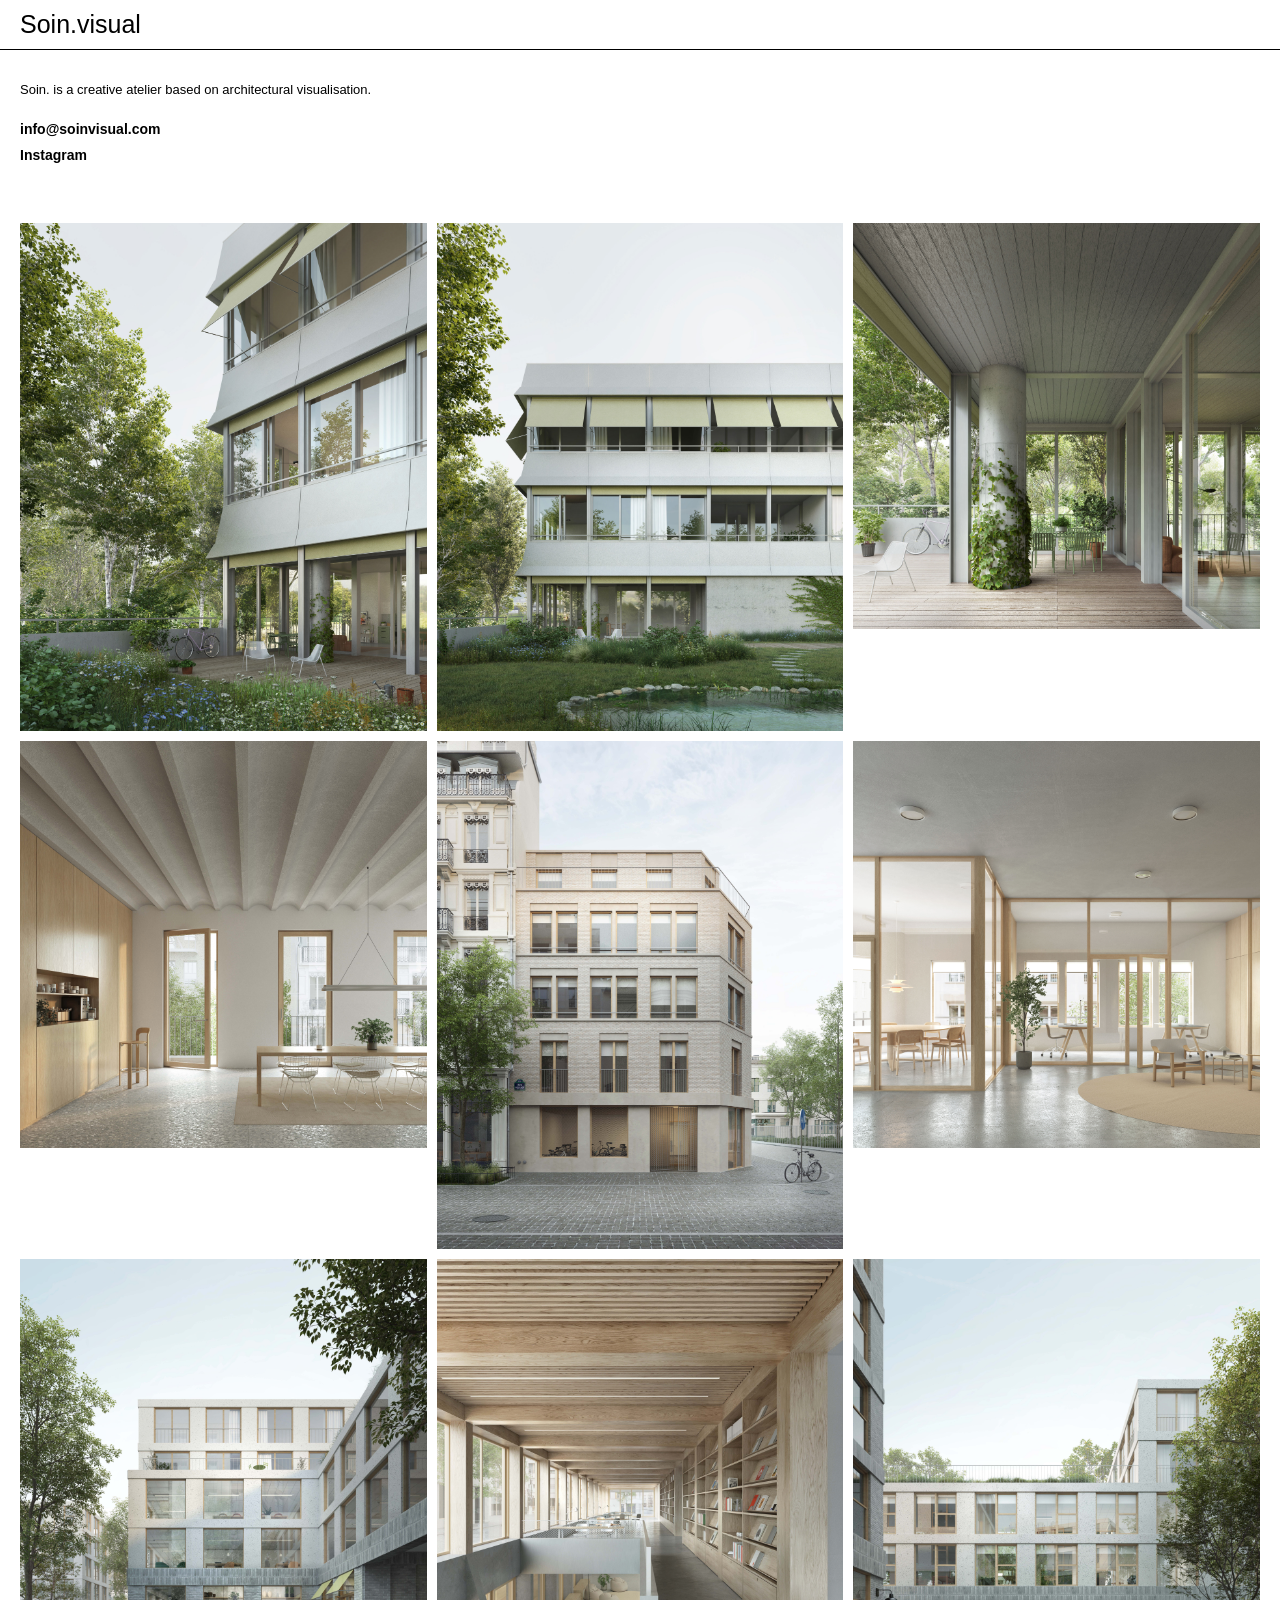
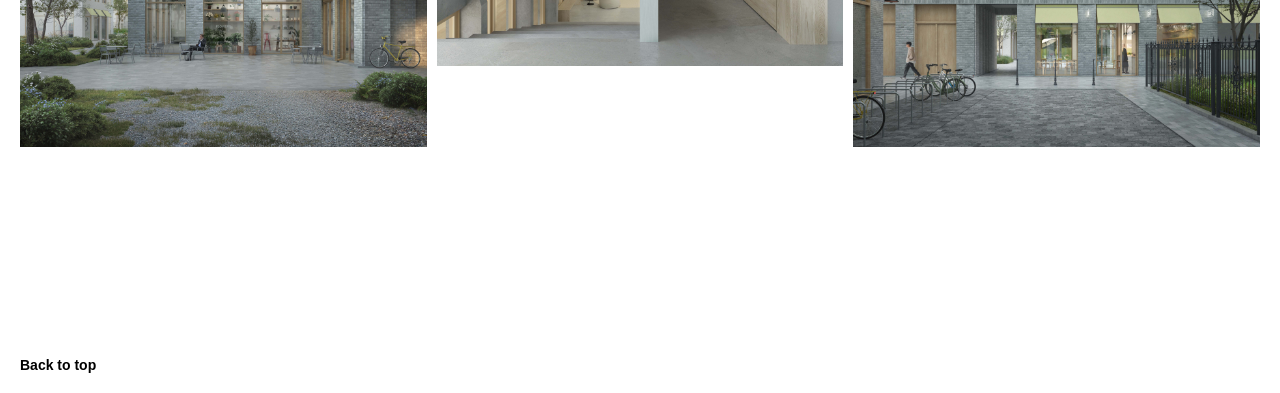
==== index.html @ 2c8aadc2 "Update index.html" ====
<!DOCTYPE html>
<html lang="it">
<head>
  <meta charset="UTF-8" />
  <meta name="viewport" content="width=device-width, initial-scale=1.0" />
  <title>Soin.visual</title>

  <style>
    * {
      box-sizing: border-box;
      margin: 0;
      padding: 0;
      -webkit-tap-highlight-color: transparent;
    }

    html {
      scroll-behavior: smooth;
    }

    body {
      background: #fff;
      font-family: Helvetica Neue, Helvetica, Arial, sans-serif;
      color: #000;
    }

    .wrapper {
      max-width: 1400px;
      margin: 0 auto;
      padding: 80px 20px 20px;
    }

    /* HEADER */
    .header {
      position: fixed;
      top: 0;
      left: 0;
      width: 100%;
      background: #fff;
      z-index: 1000;
      border-bottom: 1px solid #000;
    }

    .header-inner {
      max-width: 1400px;
      margin: 0 auto;
      padding: 10px 20px;
    }

    .header h1 {
      font-size: 25px;
      font-weight: 500;
    }

    /* INTRO */
    .intro {
      max-width: 700px;
      margin-bottom: 60px;
    }

    .intro p {
      font-size: 13px;
      line-height: 1.6;
      margin-bottom: 20px;
    }

    .intro a {
      display: block;
      font-size: 14px;
      color: #000;
      text-decoration: none;
      margin-bottom: 10px;
      font-weight: bold;
    }

    /* GALLERY */
    .gallery {
      display: grid;
      grid-template-columns: repeat(3, 1fr);
      gap: 10px;
      align-items: start;
    }

    .gallery-item {
      position: relative;
      align-self: start;
    }

    .gallery-item img {
      width: 100%;
      display: block;
      cursor: pointer;
      user-select: none;
    }

    @media (max-width: 1000px) {
      .gallery {
        grid-template-columns: repeat(2, 1fr);
      }
    }

    @media (max-width: 600px) {
      .gallery {
        grid-template-columns: 1fr;
      }
    }

    /* FOOTER */
    .footer-link {
      display: block;
      font-size: 14px;
      color: #000;
      text-decoration: none;
      font-weight: bold;
      margin-top: 60px;
      padding-top: 150px;
    }

    /* LIGHTBOX */
    .lightbox {
      position: fixed;
      inset: 0;
      z-index: 9999;
      pointer-events: none;
    }

    .lightbox.active,
    .lightbox.closing {
      pointer-events: auto;
    }

    .lightbox-backdrop {
      position: absolute;
      inset: 0;
      background: rgba(255, 255, 255, 0.82);
      opacity: 0;
      transition: opacity 0.35s ease;
    }

    .lightbox.active .lightbox-backdrop {
      opacity: 1;
    }

    .lightbox.closing .lightbox-backdrop {
      opacity: 0;
    }

    .lightbox-stage {
      position: fixed;
      left: 0;
      top: 0;
      width: 0;
      height: 0;
      opacity: 0;
      z-index: 2;
      overflow: hidden;
      will-change: left, top, width, height, opacity;
      transition:
        left 0.45s cubic-bezier(.22,.61,.36,1),
        top 0.45s cubic-bezier(.22,.61,.36,1),
        width 0.45s cubic-bezier(.22,.61,.36,1),
        height 0.45s cubic-bezier(.22,.61,.36,1),
        opacity 0.15s linear;
    }

    .lightbox.active .lightbox-stage,
    .lightbox.closing .lightbox-stage {
      opacity: 1;
    }

    .lightbox-stage img {
      width: 100%;
      height: 100%;
      object-fit: contain;
      display: block;
      pointer-events: none;
      user-select: none;
    }

    .lightbox-close,
    .nav {
      opacity: 0;
      transition: opacity 0.25s ease;
    }

    .lightbox.active .lightbox-close,
    .lightbox.active .nav,
    .lightbox.closing .lightbox-close,
    .lightbox.closing .nav {
      opacity: 1;
    }

    .lightbox-close {
      position: fixed;
      top: 20px;
      right: 30px;
      font-size: 34px;
      line-height: 1;
      color: #000;
      cursor: pointer;
      z-index: 3;
      background: none;
      border: 0;
      padding: 0;
    }

    .nav {
      position: fixed;
      top: 50%;
      transform: translateY(-50%);
      cursor: pointer;
      z-index: 3;
      background: none;
      border: 0;
      padding: 0;
    }

    .nav.left {
      left: 20px;
    }

    .nav.right {
      right: 20px;
    }

    .nav img {
      width: 20px;
      display: block;
    }

    @media (max-width: 768px) {
      .nav {
        display: none;
      }

      .lightbox-close {
        top: 16px;
        right: 20px;
      }
    }
  </style>
</head>

<body>

  <div class="header">
    <div class="header-inner">
      <h1>Soin.visual</h1>
    </div>
  </div>

  <div class="wrapper">
    <div class="intro">
      <p>Soin. is a creative atelier based on architectural visualisation.</p>
      <a href="mailto:info@soinvisual.com">info@soinvisual.com</a>
      <a href="https://www.instagram.com/soin.visual/" target="_blank" rel="noopener noreferrer">Instagram</a>
    </div>

    <div class="gallery">
      <div class="gallery-item">
        <img src="img/image1.jpg" data-full="img/image1.jpg" alt="Image 1">
      </div>
      <div class="gallery-item">
        <img src="img/image2.jpg" data-full="img/image2.jpg" alt="Image 2">
      </div>
      <div class="gallery-item">
        <img src="img/image3.jpg" data-full="img/image3.jpg" alt="Image 3">
      </div>
      <div class="gallery-item">
        <img src="img/image4.jpg" data-full="img/image4.jpg" alt="Image 4">
      </div>
      <div class="gallery-item">
        <img src="img/image5.jpg" data-full="img/image5.jpg" alt="Image 5">
      </div>
      <div class="gallery-item">
        <img src="img/image6.jpg" data-full="img/image6.jpg" alt="Image 6">
      </div>
      <div class="gallery-item">
        <img src="img/image7.jpg" data-full="img/image7.jpg" alt="Image 7">
      </div>
      <div class="gallery-item">
        <img src="img/image8.jpg" data-full="img/image8.jpg" alt="Image 8">
      </div>
      <div class="gallery-item">
        <img src="img/image9.jpg" data-full="img/image9.jpg" alt="Image 9">
      </div>
    </div>

    <a href="#" class="footer-link">Back to top</a>
  </div>

  <!-- LIGHTBOX -->
  <div class="lightbox" id="lightbox" aria-hidden="true">
    <div class="lightbox-backdrop" id="backdrop"></div>

    <button class="lightbox-close" id="closeBtn" aria-label="Chiudi lightbox">&times;</button>

    <button class="nav left" id="prev" aria-label="Immagine precedente">
      <img src="img/arrow-left-black.png" alt="">
    </button>

    <div class="lightbox-stage" id="stage">
      <img id="lightboxImg" src="" alt="">
    </div>

    <button class="nav right" id="next" aria-label="Immagine successiva">
      <img src="img/arrow-right-black.png" alt="">
    </button>
  </div>

  <script>
    const thumbs = [...document.querySelectorAll('.gallery-item img')];
    const lightbox = document.getElementById('lightbox');
    const backdrop = document.getElementById('backdrop');
    const stage = document.getElementById('stage');
    const stageImg = document.getElementById('lightboxImg');
    const closeBtn = document.getElementById('closeBtn');
    const prevBtn = document.getElementById('prev');
    const nextBtn = document.getElementById('next');

    let currentIndex = 0;

    const MARGIN = 24;
    const MULTI_ROW_TARGET_Y = 0.50;   // per righe con più immagini
    const SINGLE_ROW_TARGET_Y = 0.50;  // per righe con una sola immagine
    const ROW_TOLERANCE = 4;

    function clamp(value, min, max) {
      return Math.min(Math.max(value, min), max);
    }

    function getThumb(index) {
      return thumbs[index];
    }

    function getThumbRect(index) {
      return getThumb(index).getBoundingClientRect();
    }

    function setImage(index) {
      const img = getThumb(index);
      stageImg.src = img.dataset.full || img.src;
      stageImg.alt = img.alt || '';
    }

    function getRowsData() {
      const items = thumbs.map((img, index) => ({
        index,
        rect: img.getBoundingClientRect()
      }));

      const rows = [];

      items.forEach(item => {
        let row = rows.find(r => Math.abs(r.anchorTop - item.rect.top) <= ROW_TOLERANCE);

        if (!row) {
          row = {
            anchorTop: item.rect.top,
            items: []
          };
          rows.push(row);
        }

        row.items.push(item);
      });

      rows.sort((a, b) => a.anchorTop - b.anchorTop);

      return rows.map(row => {
        const top = Math.min(...row.items.map(item => item.rect.top));
        const maxHeight = Math.max(...row.items.map(item => item.rect.height));
        const indices = row.items.map(item => item.index);

        return {
          indices,
          count: row.items.length,
          top,
          maxHeight,
          centerY: top + maxHeight / 2
        };
      });
    }

    function getRowInfoByIndex(index) {
      const rows = getRowsData();
      return rows.find(row => row.indices.includes(index));
    }

    function isSingleImageRow(index) {
      const row = getRowInfoByIndex(index);
      return row && row.count === 1;
    }

    function getMultiImageStageRect(index) {
      const vw = window.innerWidth;
      const vh = window.innerHeight;
      const img = getThumb(index);

      const naturalW = img.naturalWidth || img.width || 1600;
      const naturalH = img.naturalHeight || img.height || 1000;
      const ratio = naturalW / naturalH;

      let width = vw - MARGIN * 2;
      let height = width / ratio;

      if (height > vh - MARGIN * 2) {
        height = vh - MARGIN * 2;
        width = height * ratio;
      }

      return {
        left: (vw - width) / 2,
        top: (vh - height) / 2,
        width,
        height
      };
    }

    function getSingleImageStageRect(index) {
      const vw = window.innerWidth;
      const vh = window.innerHeight;
      const rect = getThumbRect(index);

      return {
        left: (vw - rect.width) / 2,
        top: (vh - rect.height) / 2,
        width: rect.width,
        height: rect.height
      };
    }

    function getStageRect(index) {
      if (isSingleImageRow(index)) {
        return getSingleImageStageRect(index);
      }
      return getMultiImageStageRect(index);
    }

    function applyRect(rect, immediate = false) {
      if (immediate) {
        stage.style.transition = 'none';
      } else {
        stage.style.transition = '';
      }

      stage.style.left = rect.left + 'px';
      stage.style.top = rect.top + 'px';
      stage.style.width = rect.width + 'px';
      stage.style.height = rect.height + 'px';

      if (immediate) {
        stage.offsetHeight;
        stage.style.transition = '';
      }
    }

    function alignCurrentImageOrRow(index, behavior = 'smooth') {
      const row = getRowInfoByIndex(index);
      const thumbRect = getThumbRect(index);

      if (!row) return;

      const referenceCenterY =
        row.count === 1
          ? thumbRect.top + thumbRect.height / 2
          : row.centerY;

      const targetY =
        row.count === 1
          ? window.innerHeight * SINGLE_ROW_TARGET_Y
          : window.innerHeight * MULTI_ROW_TARGET_Y;

      const delta = referenceCenterY - targetY;
      const targetScroll = window.scrollY + delta;
      const maxScroll = document.documentElement.scrollHeight - window.innerHeight;

      window.scrollTo({
        top: clamp(targetScroll, 0, Math.max(0, maxScroll)),
        behavior
      });
    }

    function openLightbox(index) {
      currentIndex = index;
      setImage(index);

      const fromRect = getThumbRect(index);
      applyRect(fromRect, true);

      lightbox.classList.remove('closing');
      lightbox.classList.add('active');
      lightbox.setAttribute('aria-hidden', 'false');

      requestAnimationFrame(() => {
        applyRect(getStageRect(index));

        setTimeout(() => {
          alignCurrentImageOrRow(index, 'smooth');
        }, 40);
      });
    }

    function closeLightbox() {
      lightbox.classList.add('closing');
      lightbox.setAttribute('aria-hidden', 'true');

      applyRect(getThumbRect(currentIndex));

      setTimeout(() => {
        lightbox.classList.remove('active', 'closing');
      }, 460);
    }

    function goTo(index) {
      currentIndex = (index + thumbs.length) % thumbs.length;
      setImage(currentIndex);

      applyRect(getStageRect(currentIndex), true);
      alignCurrentImageOrRow(currentIndex, 'smooth');
    }

    thumbs.forEach((img, index) => {
      img.addEventListener('click', () => {
        openLightbox(index);
      });
    });

    nextBtn.addEventListener('click', (e) => {
      e.stopPropagation();
      goTo(currentIndex + 1);
    });

    prevBtn.addEventListener('click', (e) => {
      e.stopPropagation();
      goTo(currentIndex - 1);
    });

    closeBtn.addEventListener('click', (e) => {
      e.stopPropagation();
      closeLightbox();
    });

    backdrop.addEventListener('click', closeLightbox);

    document.addEventListener('keydown', (e) => {
      if (!lightbox.classList.contains('active')) return;

      if (e.key === 'Escape') closeLightbox();
      if (e.key === 'ArrowRight') goTo(currentIndex + 1);
      if (e.key === 'ArrowLeft') goTo(currentIndex - 1);
    });

    window.addEventListener('resize', () => {
      if (!lightbox.classList.contains('active')) return;

      applyRect(getStageRect(currentIndex), true);
      alignCurrentImageOrRow(currentIndex, 'auto');
    });

    let startX = 0;

    lightbox.addEventListener('touchstart', (e) => {
      startX = e.touches[0].clientX;
    }, { passive: true });

    lightbox.addEventListener('touchend', (e) => {
      const endX = e.changedTouches[0].clientX;
      const diff = startX - endX;

      if (Math.abs(diff) > 50) {
        if (diff > 0) goTo(currentIndex + 1);
        else goTo(currentIndex - 1);
      }
    }, { passive: true });
  </script>
</body>
</html>
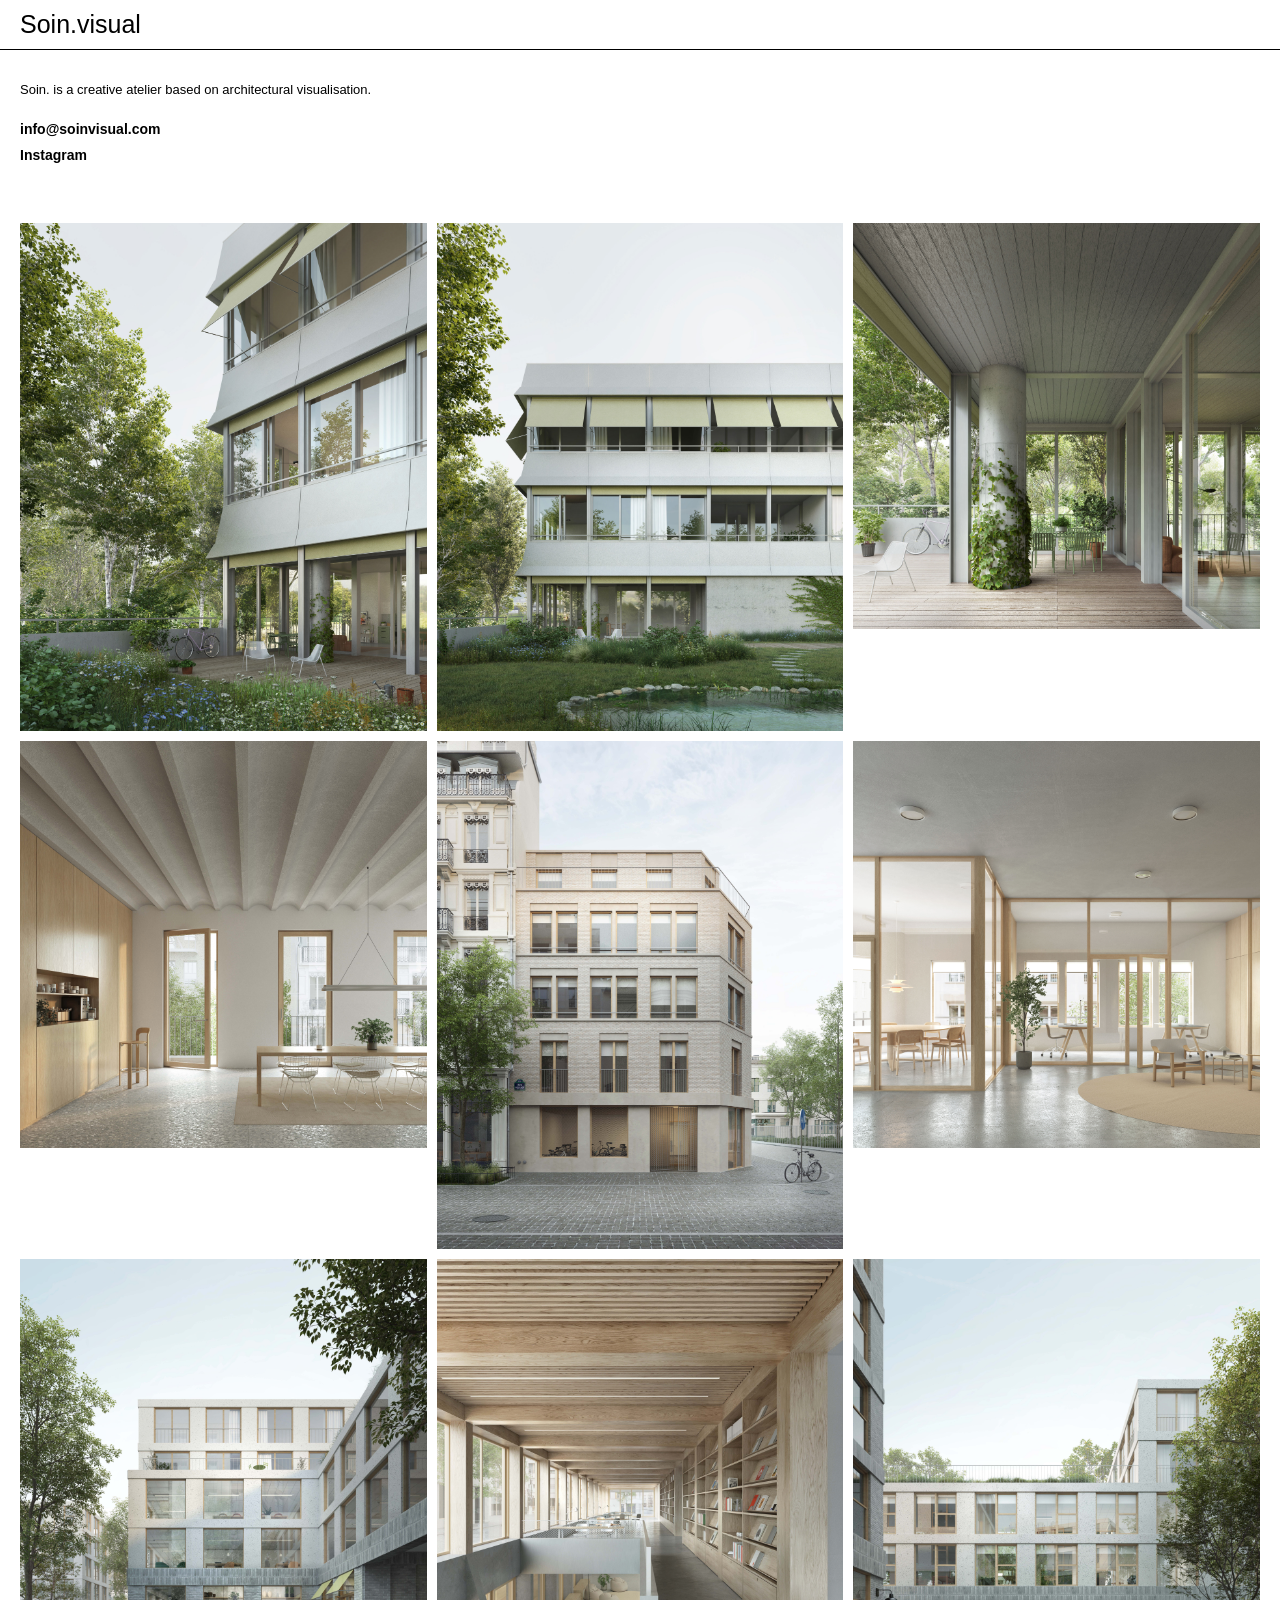
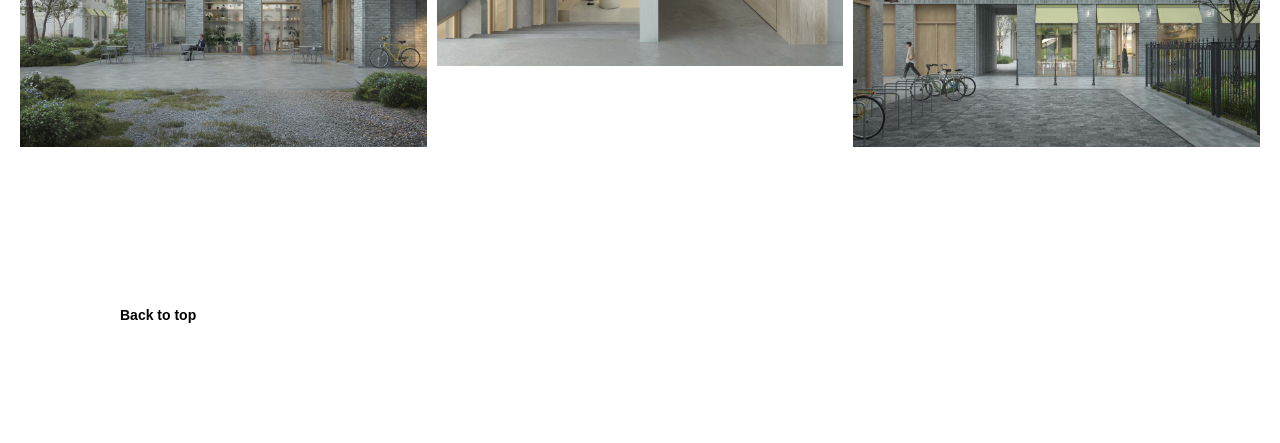
==== commit 2d7000ce: "Update index.html" ====
--- a/index.html
+++ b/index.html
@@ -112,7 +112,7 @@
       text-decoration: none;
       font-weight: bold;
       margin-top: 60px;
-      padding-top: 150px;
+      padding: 100px;
     }
 
     /* LIGHTBOX */
@@ -160,6 +160,7 @@
         width 0.45s cubic-bezier(.22,.61,.36,1),
         height 0.45s cubic-bezier(.22,.61,.36,1),
         opacity 0.15s linear;
+      touch-action: pan-y;
     }
 
     .lightbox.active .lightbox-stage,
@@ -167,14 +168,62 @@
       opacity: 1;
     }
 
-    .lightbox-stage img {
-      width: 100%;
+    .lightbox-stage-viewport {
+      position: absolute;
+      inset: 0;
+      overflow: hidden;
+      touch-action: pan-y;
+    }
+
+    .lightbox-track {
+      display: flex;
+      width: 300%;
       height: 100%;
-      object-fit: contain;
-      display: block;
-      pointer-events: none;
-      user-select: none;
-    }
+      transform: translate3d(-33.333333%, 0, 0);
+      will-change: transform;
+      touch-action: pan-y;
+    }
+
+.lightbox-slide {
+  width: 33.333333%;
+  flex: 0 0 33.333333%;
+  height: 100%;
+  position: relative;
+  overflow: hidden;
+}
+
+.lightbox-slide-frame {
+  width: 100%;
+  height: 100%;
+  display: flex;
+  align-items: center;
+  justify-content: center;
+}
+
+.lightbox-slide.is-prev .lightbox-slide-frame,
+.lightbox-slide.is-next .lightbox-slide-frame {
+  padding: 0 12px;
+}
+
+.lightbox-slide.is-current .lightbox-slide-frame {
+  padding: 0;
+}
+
+.lightbox-slide img {
+  width: 100%;
+  height: 100%;
+  object-fit: contain;
+  display: block;
+  pointer-events: none;
+  user-select: none;
+}
+
+@media (max-width: 768px) {
+  .lightbox-slide.is-prev .lightbox-slide-frame,
+  .lightbox-slide.is-next .lightbox-slide-frame {
+    padding: 0 10px;
+  }
+}
 
     .lightbox-close,
     .nav {
@@ -256,33 +305,15 @@
     </div>
 
     <div class="gallery">
-      <div class="gallery-item">
-        <img src="img/image1.jpg" data-full="img/image1.jpg" alt="Image 1">
-      </div>
-      <div class="gallery-item">
-        <img src="img/image2.jpg" data-full="img/image2.jpg" alt="Image 2">
-      </div>
-      <div class="gallery-item">
-        <img src="img/image3.jpg" data-full="img/image3.jpg" alt="Image 3">
-      </div>
-      <div class="gallery-item">
-        <img src="img/image4.jpg" data-full="img/image4.jpg" alt="Image 4">
-      </div>
-      <div class="gallery-item">
-        <img src="img/image5.jpg" data-full="img/image5.jpg" alt="Image 5">
-      </div>
-      <div class="gallery-item">
-        <img src="img/image6.jpg" data-full="img/image6.jpg" alt="Image 6">
-      </div>
-      <div class="gallery-item">
-        <img src="img/image7.jpg" data-full="img/image7.jpg" alt="Image 7">
-      </div>
-      <div class="gallery-item">
-        <img src="img/image8.jpg" data-full="img/image8.jpg" alt="Image 8">
-      </div>
-      <div class="gallery-item">
-        <img src="img/image9.jpg" data-full="img/image9.jpg" alt="Image 9">
-      </div>
+      <div class="gallery-item"><img src="img/image1.jpg" data-full="img/image1.jpg" alt="Image 1"></div>
+      <div class="gallery-item"><img src="img/image2.jpg" data-full="img/image2.jpg" alt="Image 2"></div>
+      <div class="gallery-item"><img src="img/image3.jpg" data-full="img/image3.jpg" alt="Image 3"></div>
+      <div class="gallery-item"><img src="img/image4.jpg" data-full="img/image4.jpg" alt="Image 4"></div>
+      <div class="gallery-item"><img src="img/image5.jpg" data-full="img/image5.jpg" alt="Image 5"></div>
+      <div class="gallery-item"><img src="img/image6.jpg" data-full="img/image6.jpg" alt="Image 6"></div>
+      <div class="gallery-item"><img src="img/image7.jpg" data-full="img/image7.jpg" alt="Image 7"></div>
+      <div class="gallery-item"><img src="img/image8.jpg" data-full="img/image8.jpg" alt="Image 8"></div>
+      <div class="gallery-item"><img src="img/image9.jpg" data-full="img/image9.jpg" alt="Image 9"></div>
     </div>
 
     <a href="#" class="footer-link">Back to top</a>
@@ -295,15 +326,35 @@
     <button class="lightbox-close" id="closeBtn" aria-label="Chiudi lightbox">&times;</button>
 
     <button class="nav left" id="prev" aria-label="Immagine precedente">
-      <img src="img/arrow-left-black.png" alt="">
+      <img src="img/arrow-left.png" alt="">
     </button>
 
     <div class="lightbox-stage" id="stage">
-      <img id="lightboxImg" src="" alt="">
+      <div class="lightbox-stage-viewport" id="stageViewport">
+<div class="lightbox-track" id="stageTrack">
+  <div class="lightbox-slide is-prev">
+    <div class="lightbox-slide-frame">
+      <img id="slidePrev" src="" alt="">
     </div>
+  </div>
+
+  <div class="lightbox-slide is-current">
+    <div class="lightbox-slide-frame">
+      <img id="slideCurrent" src="" alt="">
+    </div>
+  </div>
+
+  <div class="lightbox-slide is-next">
+    <div class="lightbox-slide-frame">
+      <img id="slideNext" src="" alt="">
+    </div>
+  </div>
+</div>
+      </div>
+    </div>
 
     <button class="nav right" id="next" aria-label="Immagine successiva">
-      <img src="img/arrow-right-black.png" alt="">
+      <img src="img/arrow-right.png" alt="">
     </button>
   </div>
 
@@ -312,17 +363,36 @@
     const lightbox = document.getElementById('lightbox');
     const backdrop = document.getElementById('backdrop');
     const stage = document.getElementById('stage');
-    const stageImg = document.getElementById('lightboxImg');
+    const stageViewport = document.getElementById('stageViewport');
+    const stageTrack = document.getElementById('stageTrack');
+    const slidePrev = document.getElementById('slidePrev');
+    const slideCurrent = document.getElementById('slideCurrent');
+    const slideNext = document.getElementById('slideNext');
     const closeBtn = document.getElementById('closeBtn');
     const prevBtn = document.getElementById('prev');
     const nextBtn = document.getElementById('next');
 
     let currentIndex = 0;
+    let isNavigating = false;
+let frozenStageRect = null;
+
+    let pointerDown = false;
+    let pointerId = null;
+    let startX = 0;
+    let startY = 0;
+    let currentDeltaX = 0;
+    let isDraggingCarousel = false;
+    let gestureLocked = false;
+    let gestureAxis = null;
 
     const MARGIN = 24;
-    const MULTI_ROW_TARGET_Y = 0.50;   // per righe con più immagini
-    const SINGLE_ROW_TARGET_Y = 0.50;  // per righe con una sola immagine
+    const MULTI_ROW_TARGET_Y = 0.50;
+    const SINGLE_ROW_TARGET_Y = 0.50;
     const ROW_TOLERANCE = 4;
+
+    const CENTER_PERCENT = -33.333333;
+    const PREV_PERCENT = 0;
+    const NEXT_PERCENT = -66.666666;
 
     function clamp(value, min, max) {
       return Math.min(Math.max(value, min), max);
@@ -332,14 +402,61 @@
       return thumbs[index];
     }
 
+    function normalizeIndex(index) {
+      return (index + thumbs.length) % thumbs.length;
+    }
+
+    function getPrevIndex(index) {
+      return normalizeIndex(index - 1);
+    }
+
+    function getNextIndex(index) {
+      return normalizeIndex(index + 1);
+    }
+
     function getThumbRect(index) {
       return getThumb(index).getBoundingClientRect();
     }
 
-    function setImage(index) {
+    function getImageData(index) {
       const img = getThumb(index);
-      stageImg.src = img.dataset.full || img.src;
-      stageImg.alt = img.alt || '';
+      return {
+        src: img.dataset.full || img.src,
+        alt: img.alt || ''
+      };
+    }
+
+    function setImgElement(imgEl, data) {
+      imgEl.src = data.src;
+      imgEl.alt = data.alt;
+    }
+
+    function updateSlides(index) {
+      setImgElement(slidePrev, getImageData(getPrevIndex(index)));
+      setImgElement(slideCurrent, getImageData(index));
+      setImgElement(slideNext, getImageData(getNextIndex(index)));
+    }
+
+    function setTrackTranslatePx(deltaX, immediate = false) {
+      if (immediate) {
+        stageTrack.style.transition = 'none';
+      }
+      stageTrack.style.transform = `translate3d(calc(${CENTER_PERCENT}% + ${deltaX}px), 0, 0)`;
+      if (immediate) {
+        stageTrack.offsetHeight;
+      }
+    }
+
+    function setTrackPercent(percent, animated = true) {
+      stageTrack.style.transition = animated ? 'transform 0.36s cubic-bezier(.22,.61,.36,1)' : 'none';
+      stageTrack.style.transform = `translate3d(${percent}%, 0, 0)`;
+    }
+
+    function resetTrackToCenter(immediate = true) {
+      setTrackPercent(CENTER_PERCENT, !immediate ? true : false);
+      if (immediate) {
+        stageTrack.offsetHeight;
+      }
     }
 
     function getRowsData() {
@@ -354,10 +471,7 @@
         let row = rows.find(r => Math.abs(r.anchorTop - item.rect.top) <= ROW_TOLERANCE);
 
         if (!row) {
-          row = {
-            anchorTop: item.rect.top,
-            items: []
-          };
+          row = { anchorTop: item.rect.top, items: [] };
           rows.push(row);
         }
 
@@ -430,10 +544,7 @@
     }
 
     function getStageRect(index) {
-      if (isSingleImageRow(index)) {
-        return getSingleImageStageRect(index);
-      }
-      return getMultiImageStageRect(index);
+      return isSingleImageRow(index) ? getSingleImageStageRect(index) : getMultiImageStageRect(index);
     }
 
     function applyRect(rect, immediate = false) {
@@ -481,42 +592,190 @@
     }
 
     function openLightbox(index) {
-      currentIndex = index;
-      setImage(index);
-
-      const fromRect = getThumbRect(index);
-      applyRect(fromRect, true);
-
-      lightbox.classList.remove('closing');
-      lightbox.classList.add('active');
-      lightbox.setAttribute('aria-hidden', 'false');
-
-      requestAnimationFrame(() => {
-        applyRect(getStageRect(index));
-
-        setTimeout(() => {
-          alignCurrentImageOrRow(index, 'smooth');
-        }, 40);
-      });
-    }
-
-    function closeLightbox() {
-      lightbox.classList.add('closing');
-      lightbox.setAttribute('aria-hidden', 'true');
-
-      applyRect(getThumbRect(currentIndex));
-
-      setTimeout(() => {
-        lightbox.classList.remove('active', 'closing');
-      }, 460);
-    }
+  currentIndex = index;
+  isNavigating = false;
+  updateSlides(currentIndex);
+  resetTrackToCenter(true);
+
+  const fromRect = getThumbRect(index);
+  applyRect(fromRect, true);
+
+  lightbox.classList.remove('closing');
+  lightbox.classList.add('active');
+  lightbox.setAttribute('aria-hidden', 'false');
+
+  requestAnimationFrame(() => {
+    frozenStageRect = getStageRect(index);
+    applyRect(frozenStageRect);
+
+    setTimeout(() => {
+      alignCurrentImageOrRow(index, 'smooth');
+    }, 40);
+  });
+}
+
+function closeLightbox() {
+  if (isNavigating || pointerDown) return;
+
+  lightbox.classList.add('closing');
+  lightbox.setAttribute('aria-hidden', 'true');
+
+  applyRect(getThumbRect(currentIndex));
+
+  setTimeout(() => {
+    lightbox.classList.remove('active', 'closing');
+    frozenStageRect = null;
+  }, 460);
+}
+
+function finalizeNavigation(newIndex) {
+  currentIndex = normalizeIndex(newIndex);
+  updateSlides(currentIndex);
+  resetTrackToCenter(true);
+
+  if (frozenStageRect) {
+    applyRect(frozenStageRect, true);
+  }
+
+  isNavigating = false;
+}
+
+function animateToTarget(targetPercent, nextIndex) {
+  if (isNavigating) return;
+  isNavigating = true;
+
+  alignCurrentImageOrRow(normalizeIndex(nextIndex), 'smooth');
+
+  const onEnd = (event) => {
+    if (event.target !== stageTrack || event.propertyName !== 'transform') return;
+    stageTrack.removeEventListener('transitionend', onEnd);
+    finalizeNavigation(nextIndex);
+  };
+
+  stageTrack.addEventListener('transitionend', onEnd);
+  setTrackPercent(targetPercent, true);
+}
 
     function goTo(index) {
-      currentIndex = (index + thumbs.length) % thumbs.length;
-      setImage(currentIndex);
-
-      applyRect(getStageRect(currentIndex), true);
-      alignCurrentImageOrRow(currentIndex, 'smooth');
+  const normalized = normalizeIndex(index);
+  if (normalized === currentIndex) return;
+
+  if (normalized === getNextIndex(currentIndex)) {
+    animateToTarget(NEXT_PERCENT, normalized);
+    return;
+  }
+
+  if (normalized === getPrevIndex(currentIndex)) {
+    animateToTarget(PREV_PERCENT, normalized);
+    return;
+  }
+
+  currentIndex = normalized;
+  updateSlides(currentIndex);
+  resetTrackToCenter(true);
+
+  if (frozenStageRect) {
+    applyRect(frozenStageRect, true);
+  }
+
+  alignCurrentImageOrRow(currentIndex, 'smooth');
+}
+
+    function onPointerDown(e) {
+      if (!lightbox.classList.contains('active')) return;
+      if (isNavigating) return;
+
+      pointerDown = true;
+      pointerId = e.pointerId;
+      startX = e.clientX;
+      startY = e.clientY;
+      currentDeltaX = 0;
+      isDraggingCarousel = false;
+      gestureLocked = false;
+      gestureAxis = null;
+
+      stageTrack.style.transition = 'none';
+    }
+
+    function onPointerMove(e) {
+      if (!pointerDown || e.pointerId !== pointerId) return;
+      if (!lightbox.classList.contains('active')) return;
+      if (isNavigating) return;
+
+      const deltaX = e.clientX - startX;
+      const deltaY = e.clientY - startY;
+
+      if (!gestureLocked) {
+        if (Math.abs(deltaX) > 8 || Math.abs(deltaY) > 8) {
+          gestureLocked = true;
+          gestureAxis = Math.abs(deltaX) > Math.abs(deltaY) ? 'x' : 'y';
+        } else {
+          return;
+        }
+      }
+
+      if (gestureAxis !== 'x') {
+        return;
+      }
+
+      isDraggingCarousel = true;
+      currentDeltaX = deltaX;
+
+      const viewportWidth = stageViewport.clientWidth || 1;
+      const atFirst = false;
+      const atLast = false;
+
+      let effectiveDeltaX = deltaX;
+
+      if ((atFirst && deltaX > 0) || (atLast && deltaX < 0)) {
+        effectiveDeltaX = deltaX * 0.35;
+      }
+
+      setTrackTranslatePx(effectiveDeltaX, true);
+      e.preventDefault();
+    }
+
+    function onPointerUp(e) {
+      if (!pointerDown || e.pointerId !== pointerId) return;
+
+      pointerDown = false;
+
+      if (!isDraggingCarousel || gestureAxis !== 'x') {
+        isDraggingCarousel = false;
+        gestureLocked = false;
+        gestureAxis = null;
+        setTrackPercent(CENTER_PERCENT, true);
+        return;
+      }
+
+      const viewportWidth = stageViewport.clientWidth || 1;
+      const threshold = Math.min(120, viewportWidth * 0.18);
+      const deltaX = currentDeltaX;
+
+      isDraggingCarousel = false;
+      gestureLocked = false;
+      gestureAxis = null;
+      currentDeltaX = 0;
+
+      if (deltaX <= -threshold) {
+        animateToTarget(NEXT_PERCENT, getNextIndex(currentIndex));
+      } else if (deltaX >= threshold) {
+        animateToTarget(PREV_PERCENT, getPrevIndex(currentIndex));
+      } else {
+        setTrackPercent(CENTER_PERCENT, true);
+      }
+    }
+
+    function onPointerCancel(e) {
+      if (!pointerDown || e.pointerId !== pointerId) return;
+
+      pointerDown = false;
+      isDraggingCarousel = false;
+      gestureLocked = false;
+      gestureAxis = null;
+      currentDeltaX = 0;
+
+      setTrackPercent(CENTER_PERCENT, true);
     }
 
     thumbs.forEach((img, index) => {
@@ -527,12 +786,12 @@
 
     nextBtn.addEventListener('click', (e) => {
       e.stopPropagation();
-      goTo(currentIndex + 1);
+      goTo(getNextIndex(currentIndex));
     });
 
     prevBtn.addEventListener('click', (e) => {
       e.stopPropagation();
-      goTo(currentIndex - 1);
+      goTo(getPrevIndex(currentIndex));
     });
 
     closeBtn.addEventListener('click', (e) => {
@@ -544,34 +803,29 @@
 
     document.addEventListener('keydown', (e) => {
       if (!lightbox.classList.contains('active')) return;
+      if (isNavigating) return;
 
       if (e.key === 'Escape') closeLightbox();
-      if (e.key === 'ArrowRight') goTo(currentIndex + 1);
-      if (e.key === 'ArrowLeft') goTo(currentIndex - 1);
+      if (e.key === 'ArrowRight') goTo(getNextIndex(currentIndex));
+      if (e.key === 'ArrowLeft') goTo(getPrevIndex(currentIndex));
     });
 
-    window.addEventListener('resize', () => {
-      if (!lightbox.classList.contains('active')) return;
-
-      applyRect(getStageRect(currentIndex), true);
-      alignCurrentImageOrRow(currentIndex, 'auto');
-    });
-
-    let startX = 0;
-
-    lightbox.addEventListener('touchstart', (e) => {
-      startX = e.touches[0].clientX;
-    }, { passive: true });
-
-    lightbox.addEventListener('touchend', (e) => {
-      const endX = e.changedTouches[0].clientX;
-      const diff = startX - endX;
-
-      if (Math.abs(diff) > 50) {
-        if (diff > 0) goTo(currentIndex + 1);
-        else goTo(currentIndex - 1);
-      }
-    }, { passive: true });
+window.addEventListener('resize', () => {
+  if (!lightbox.classList.contains('active')) return;
+  if (isNavigating || pointerDown) return;
+
+  frozenStageRect = getStageRect(currentIndex);
+  applyRect(frozenStageRect, true);
+  alignCurrentImageOrRow(currentIndex, 'auto');
+  updateSlides(currentIndex);
+  resetTrackToCenter(true);
+});
+
+    stageViewport.addEventListener('pointerdown', onPointerDown, { passive: true });
+    stageViewport.addEventListener('pointermove', onPointerMove, { passive: false });
+    stageViewport.addEventListener('pointerup', onPointerUp);
+    stageViewport.addEventListener('pointercancel', onPointerCancel);
+    stageViewport.addEventListener('lostpointercapture', onPointerCancel);
   </script>
 </body>
-</html> 
+</html>
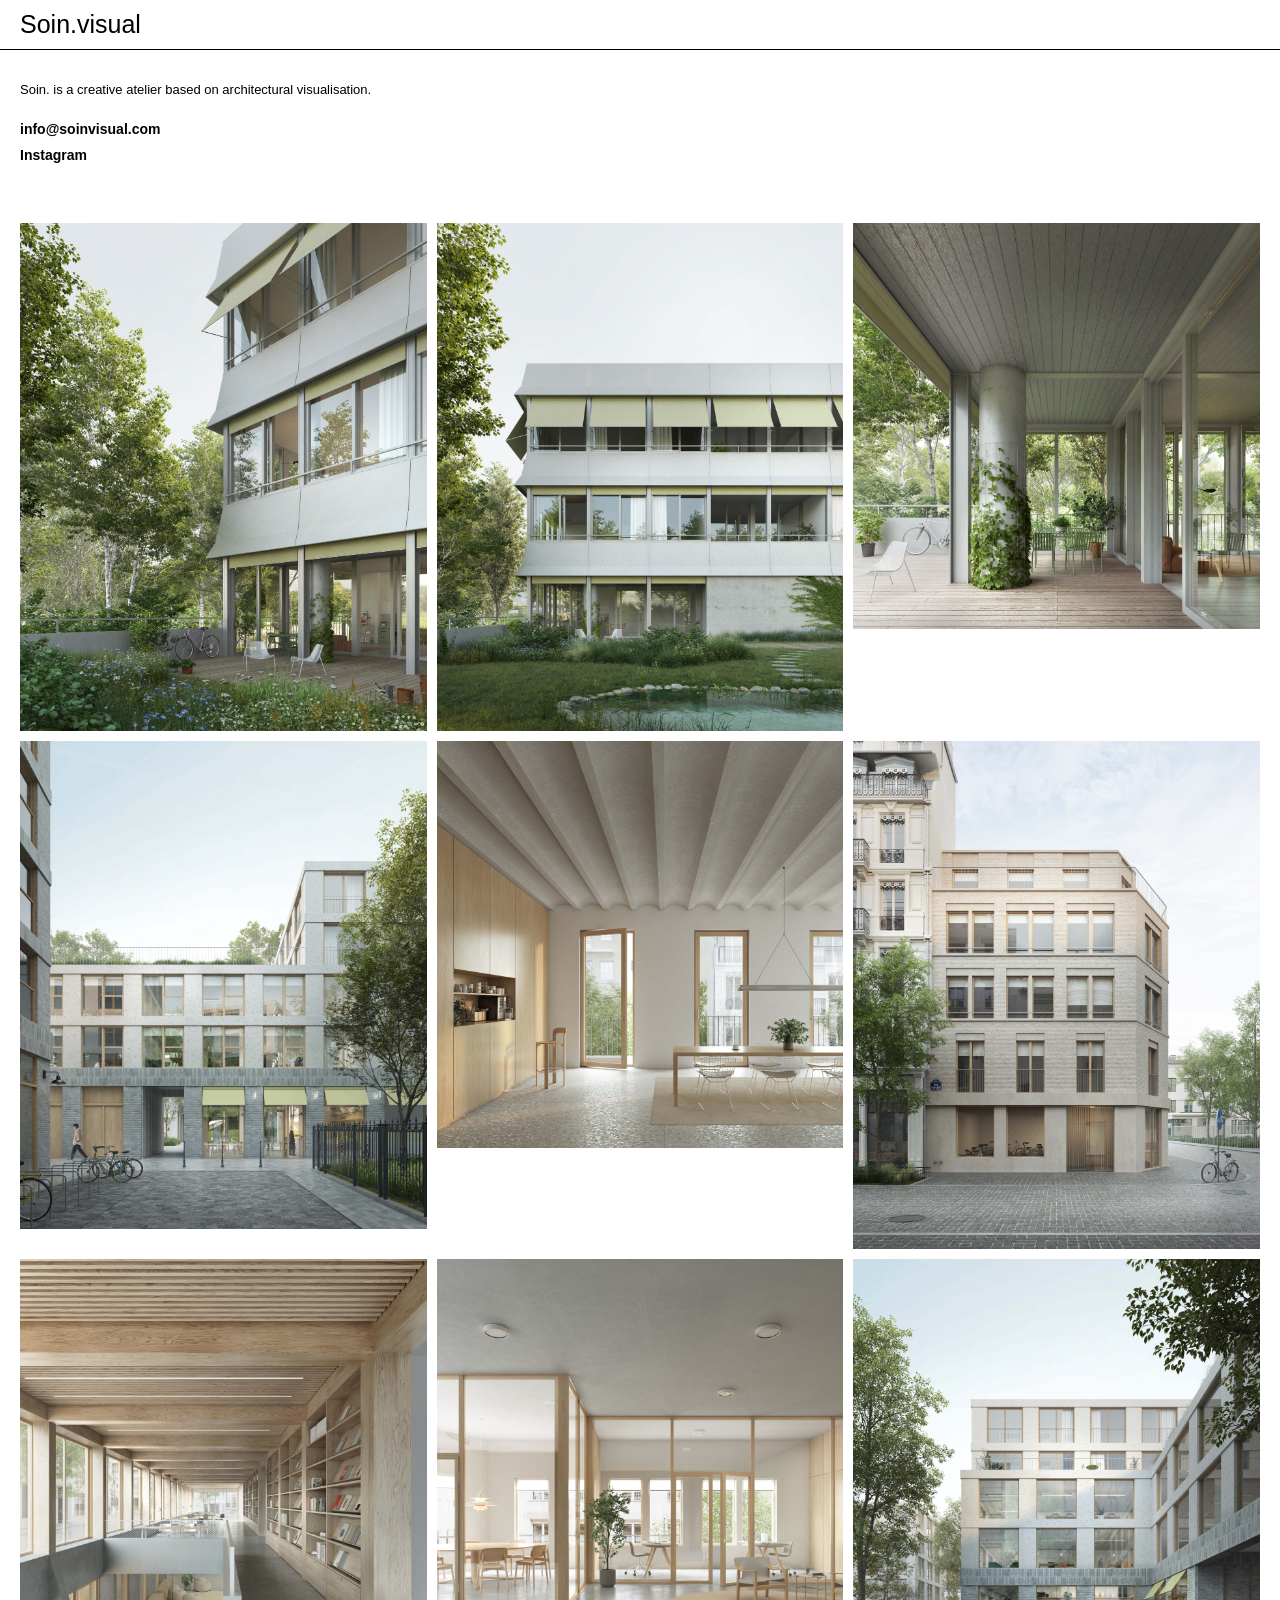
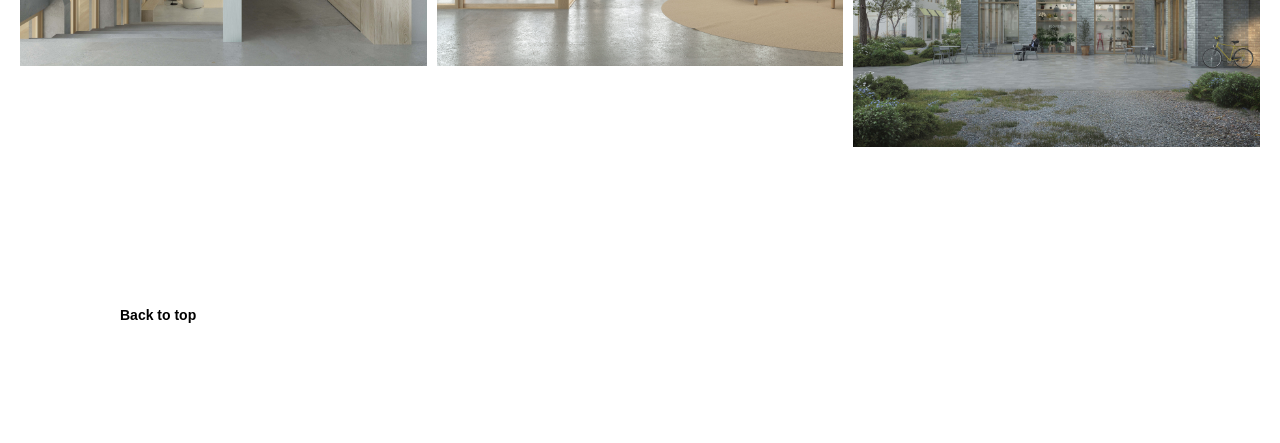
==== commit 1bdae422: "Update fmt.Println message from 'Hello' to 'Goodbye'" ====
--- a/index.html
+++ b/index.html
@@ -98,6 +98,13 @@
       }
     }
 
+@media (max-width: 768px) {
+  body.no-scroll {
+    overflow: hidden;
+    touch-action: none;
+  }
+}
+
     @media (max-width: 600px) {
       .gallery {
         grid-template-columns: 1fr;
@@ -121,6 +128,7 @@
       inset: 0;
       z-index: 9999;
       pointer-events: none;
+      touch-action: pan-y;
     }
 
     .lightbox.active,
@@ -184,46 +192,24 @@
       touch-action: pan-y;
     }
 
-.lightbox-slide {
-  width: 33.333333%;
-  flex: 0 0 33.333333%;
-  height: 100%;
-  position: relative;
-  overflow: hidden;
-}
-
-.lightbox-slide-frame {
-  width: 100%;
-  height: 100%;
-  display: flex;
-  align-items: center;
-  justify-content: center;
-}
-
-.lightbox-slide.is-prev .lightbox-slide-frame,
-.lightbox-slide.is-next .lightbox-slide-frame {
-  padding: 0 12px;
-}
-
-.lightbox-slide.is-current .lightbox-slide-frame {
-  padding: 0;
-}
-
-.lightbox-slide img {
-  width: 100%;
-  height: 100%;
-  object-fit: contain;
-  display: block;
-  pointer-events: none;
-  user-select: none;
-}
-
-@media (max-width: 768px) {
-  .lightbox-slide.is-prev .lightbox-slide-frame,
-  .lightbox-slide.is-next .lightbox-slide-frame {
-    padding: 0 10px;
-  }
-}
+    .lightbox-slide {
+      width: 33.333333%;
+      flex: 0 0 33.333333%;
+      height: 100%;
+      display: flex;
+      align-items: center;
+      justify-content: center;
+      overflow: hidden;
+    }
+
+    .lightbox-slide img {
+      width: 100%;
+      height: 100%;
+      object-fit: contain;
+      display: block;
+      pointer-events: none;
+      user-select: none;
+    }
 
     .lightbox-close,
     .nav {
@@ -326,39 +312,33 @@
     <button class="lightbox-close" id="closeBtn" aria-label="Chiudi lightbox">&times;</button>
 
     <button class="nav left" id="prev" aria-label="Immagine precedente">
-      <img src="img/arrow-left.png" alt="">
+      <img src="img/arrow-left-black.png" alt="">
     </button>
 
     <div class="lightbox-stage" id="stage">
       <div class="lightbox-stage-viewport" id="stageViewport">
-<div class="lightbox-track" id="stageTrack">
-  <div class="lightbox-slide is-prev">
-    <div class="lightbox-slide-frame">
-      <img id="slidePrev" src="" alt="">
-    </div>
-  </div>
-
-  <div class="lightbox-slide is-current">
-    <div class="lightbox-slide-frame">
-      <img id="slideCurrent" src="" alt="">
-    </div>
-  </div>
-
-  <div class="lightbox-slide is-next">
-    <div class="lightbox-slide-frame">
-      <img id="slideNext" src="" alt="">
-    </div>
-  </div>
-</div>
+        <div class="lightbox-track" id="stageTrack">
+          <div class="lightbox-slide"><img id="slidePrev" src="" alt=""></div>
+          <div class="lightbox-slide"><img id="slideCurrent" src="" alt=""></div>
+          <div class="lightbox-slide"><img id="slideNext" src="" alt=""></div>
+        </div>
       </div>
     </div>
 
     <button class="nav right" id="next" aria-label="Immagine successiva">
-      <img src="img/arrow-right.png" alt="">
+      <img src="img/arrow-right-black.png" alt="">
     </button>
   </div>
 
-  <script>
+<script>
+  // RANDOMIZZAZIONE GALLERIA
+  const gallery = document.querySelector('.gallery');
+  const items = Array.from(gallery.children);
+
+  items
+    .sort(() => Math.random() - 0.5)
+    .forEach(item => gallery.appendChild(item));
+
     const thumbs = [...document.querySelectorAll('.gallery-item img')];
     const lightbox = document.getElementById('lightbox');
     const backdrop = document.getElementById('backdrop');
@@ -374,7 +354,6 @@
 
     let currentIndex = 0;
     let isNavigating = false;
-let frozenStageRect = null;
 
     let pointerDown = false;
     let pointerId = null;
@@ -448,7 +427,7 @@
     }
 
     function setTrackPercent(percent, animated = true) {
-      stageTrack.style.transition = animated ? 'transform 0.36s cubic-bezier(.22,.61,.36,1)' : 'none';
+      stageTrack.style.transition = animated ? 'transform 0.70s cubic-bezier(.22,.61,.36,1)' : 'none';
       stageTrack.style.transform = `translate3d(${percent}%, 0, 0)`;
     }
 
@@ -592,98 +571,99 @@
     }
 
     function openLightbox(index) {
-  currentIndex = index;
-  isNavigating = false;
-  updateSlides(currentIndex);
-  resetTrackToCenter(true);
-
-  const fromRect = getThumbRect(index);
-  applyRect(fromRect, true);
-
-  lightbox.classList.remove('closing');
-  lightbox.classList.add('active');
-  lightbox.setAttribute('aria-hidden', 'false');
-
-  requestAnimationFrame(() => {
-    frozenStageRect = getStageRect(index);
-    applyRect(frozenStageRect);
-
-    setTimeout(() => {
-      alignCurrentImageOrRow(index, 'smooth');
-    }, 40);
-  });
-}
-
-function closeLightbox() {
-  if (isNavigating || pointerDown) return;
-
-  lightbox.classList.add('closing');
-  lightbox.setAttribute('aria-hidden', 'true');
-
-  applyRect(getThumbRect(currentIndex));
-
-  setTimeout(() => {
-    lightbox.classList.remove('active', 'closing');
-    frozenStageRect = null;
-  }, 460);
-}
-
-function finalizeNavigation(newIndex) {
-  currentIndex = normalizeIndex(newIndex);
-  updateSlides(currentIndex);
-  resetTrackToCenter(true);
-
-  if (frozenStageRect) {
-    applyRect(frozenStageRect, true);
-  }
-
-  isNavigating = false;
-}
-
-function animateToTarget(targetPercent, nextIndex) {
-  if (isNavigating) return;
-  isNavigating = true;
-
-  alignCurrentImageOrRow(normalizeIndex(nextIndex), 'smooth');
-
-  const onEnd = (event) => {
-    if (event.target !== stageTrack || event.propertyName !== 'transform') return;
-    stageTrack.removeEventListener('transitionend', onEnd);
-    finalizeNavigation(nextIndex);
-  };
-
-  stageTrack.addEventListener('transitionend', onEnd);
-  setTrackPercent(targetPercent, true);
-}
+      currentIndex = index;
+      isNavigating = false;
+      updateSlides(currentIndex);
+      resetTrackToCenter(true);
+
+      const fromRect = getThumbRect(index);
+      applyRect(fromRect, true);
+
+      lightbox.classList.remove('closing');
+      lightbox.classList.add('active');
+      lightbox.setAttribute('aria-hidden', 'false');
+document.body.classList.add('no-scroll');
+
+      requestAnimationFrame(() => {
+        applyRect(getStageRect(index));
+
+        setTimeout(() => {
+          alignCurrentImageOrRow(index, 'smooth');
+        }, 40);
+      });
+    }
+
+    function closeLightbox() {
+      if (isNavigating || pointerDown) return;
+
+      lightbox.classList.add('closing');
+      lightbox.setAttribute('aria-hidden', 'true');
+
+      applyRect(getThumbRect(currentIndex));
+
+      setTimeout(() => {
+        lightbox.classList.remove('active', 'closing');
+document.body.classList.remove('no-scroll');
+      }, 460);
+    }
+
+    function finalizeNavigation(newIndex) {
+      currentIndex = normalizeIndex(newIndex);
+      updateSlides(currentIndex);
+      resetTrackToCenter(true);
+      applyRect(getStageRect(currentIndex), true);
+      isNavigating = false;
+    }
+
+    function animateToTarget(targetPercent, nextIndex) {
+      if (isNavigating) return;
+      isNavigating = true;
+
+      applyRect(getStageRect(normalizeIndex(nextIndex)));
+      alignCurrentImageOrRow(normalizeIndex(nextIndex), 'smooth');
+
+      const onEnd = (event) => {
+        if (event.target !== stageTrack || event.propertyName !== 'transform') return;
+        stageTrack.removeEventListener('transitionend', onEnd);
+        finalizeNavigation(nextIndex);
+      };
+
+      stageTrack.addEventListener('transitionend', onEnd);
+      setTrackPercent(targetPercent, true);
+    }
 
     function goTo(index) {
-  const normalized = normalizeIndex(index);
-  if (normalized === currentIndex) return;
-
-  if (normalized === getNextIndex(currentIndex)) {
-    animateToTarget(NEXT_PERCENT, normalized);
-    return;
-  }
-
-  if (normalized === getPrevIndex(currentIndex)) {
-    animateToTarget(PREV_PERCENT, normalized);
-    return;
-  }
-
-  currentIndex = normalized;
-  updateSlides(currentIndex);
-  resetTrackToCenter(true);
-
-  if (frozenStageRect) {
-    applyRect(frozenStageRect, true);
-  }
-
-  alignCurrentImageOrRow(currentIndex, 'smooth');
-}
+      const normalized = normalizeIndex(index);
+      if (normalized === currentIndex) return;
+
+      if (normalized === getNextIndex(currentIndex)) {
+        animateToTarget(NEXT_PERCENT, normalized);
+        return;
+      }
+
+      if (normalized === getPrevIndex(currentIndex)) {
+        animateToTarget(PREV_PERCENT, normalized);
+        return;
+      }
+
+      currentIndex = normalized;
+      updateSlides(currentIndex);
+      resetTrackToCenter(true);
+      applyRect(getStageRect(currentIndex), true);
+      alignCurrentImageOrRow(currentIndex, 'smooth');
+    }
 
     function onPointerDown(e) {
       if (!lightbox.classList.contains('active')) return;
       if (isNavigating) return;
+
+      if (
+        e.target.closest('#closeBtn') ||
+        e.target.closest('#prev') ||
+        e.target.closest('#next')
+      ) {
+        return;
+      }
 
       pointerDown = true;
       pointerId = e.pointerId;
@@ -721,17 +701,7 @@
       isDraggingCarousel = true;
       currentDeltaX = deltaX;
 
-      const viewportWidth = stageViewport.clientWidth || 1;
-      const atFirst = false;
-      const atLast = false;
-
-      let effectiveDeltaX = deltaX;
-
-      if ((atFirst && deltaX > 0) || (atLast && deltaX < 0)) {
-        effectiveDeltaX = deltaX * 0.35;
-      }
-
-      setTrackTranslatePx(effectiveDeltaX, true);
+      setTrackTranslatePx(deltaX, true);
       e.preventDefault();
     }
 
@@ -748,8 +718,8 @@
         return;
       }
 
-      const viewportWidth = stageViewport.clientWidth || 1;
-      const threshold = Math.min(120, viewportWidth * 0.18);
+      const viewportWidth = window.innerWidth || 1;
+      const threshold = Math.min(140, viewportWidth * 0.18);
       const deltaX = currentDeltaX;
 
       isDraggingCarousel = false;
@@ -810,22 +780,21 @@
       if (e.key === 'ArrowLeft') goTo(getPrevIndex(currentIndex));
     });
 
-window.addEventListener('resize', () => {
-  if (!lightbox.classList.contains('active')) return;
-  if (isNavigating || pointerDown) return;
-
-  frozenStageRect = getStageRect(currentIndex);
-  applyRect(frozenStageRect, true);
-  alignCurrentImageOrRow(currentIndex, 'auto');
-  updateSlides(currentIndex);
-  resetTrackToCenter(true);
-});
-
-    stageViewport.addEventListener('pointerdown', onPointerDown, { passive: true });
-    stageViewport.addEventListener('pointermove', onPointerMove, { passive: false });
-    stageViewport.addEventListener('pointerup', onPointerUp);
-    stageViewport.addEventListener('pointercancel', onPointerCancel);
-    stageViewport.addEventListener('lostpointercapture', onPointerCancel);
+    window.addEventListener('resize', () => {
+      if (!lightbox.classList.contains('active')) return;
+      if (isNavigating || pointerDown) return;
+
+      applyRect(getStageRect(currentIndex), true);
+      alignCurrentImageOrRow(currentIndex, 'auto');
+      updateSlides(currentIndex);
+      resetTrackToCenter(true);
+    });
+
+    lightbox.addEventListener('pointerdown', onPointerDown, { passive: true });
+    lightbox.addEventListener('pointermove', onPointerMove, { passive: false });
+    lightbox.addEventListener('pointerup', onPointerUp);
+    lightbox.addEventListener('pointercancel', onPointerCancel);
+    lightbox.addEventListener('lostpointercapture', onPointerCancel);
   </script>
 </body>
 </html>
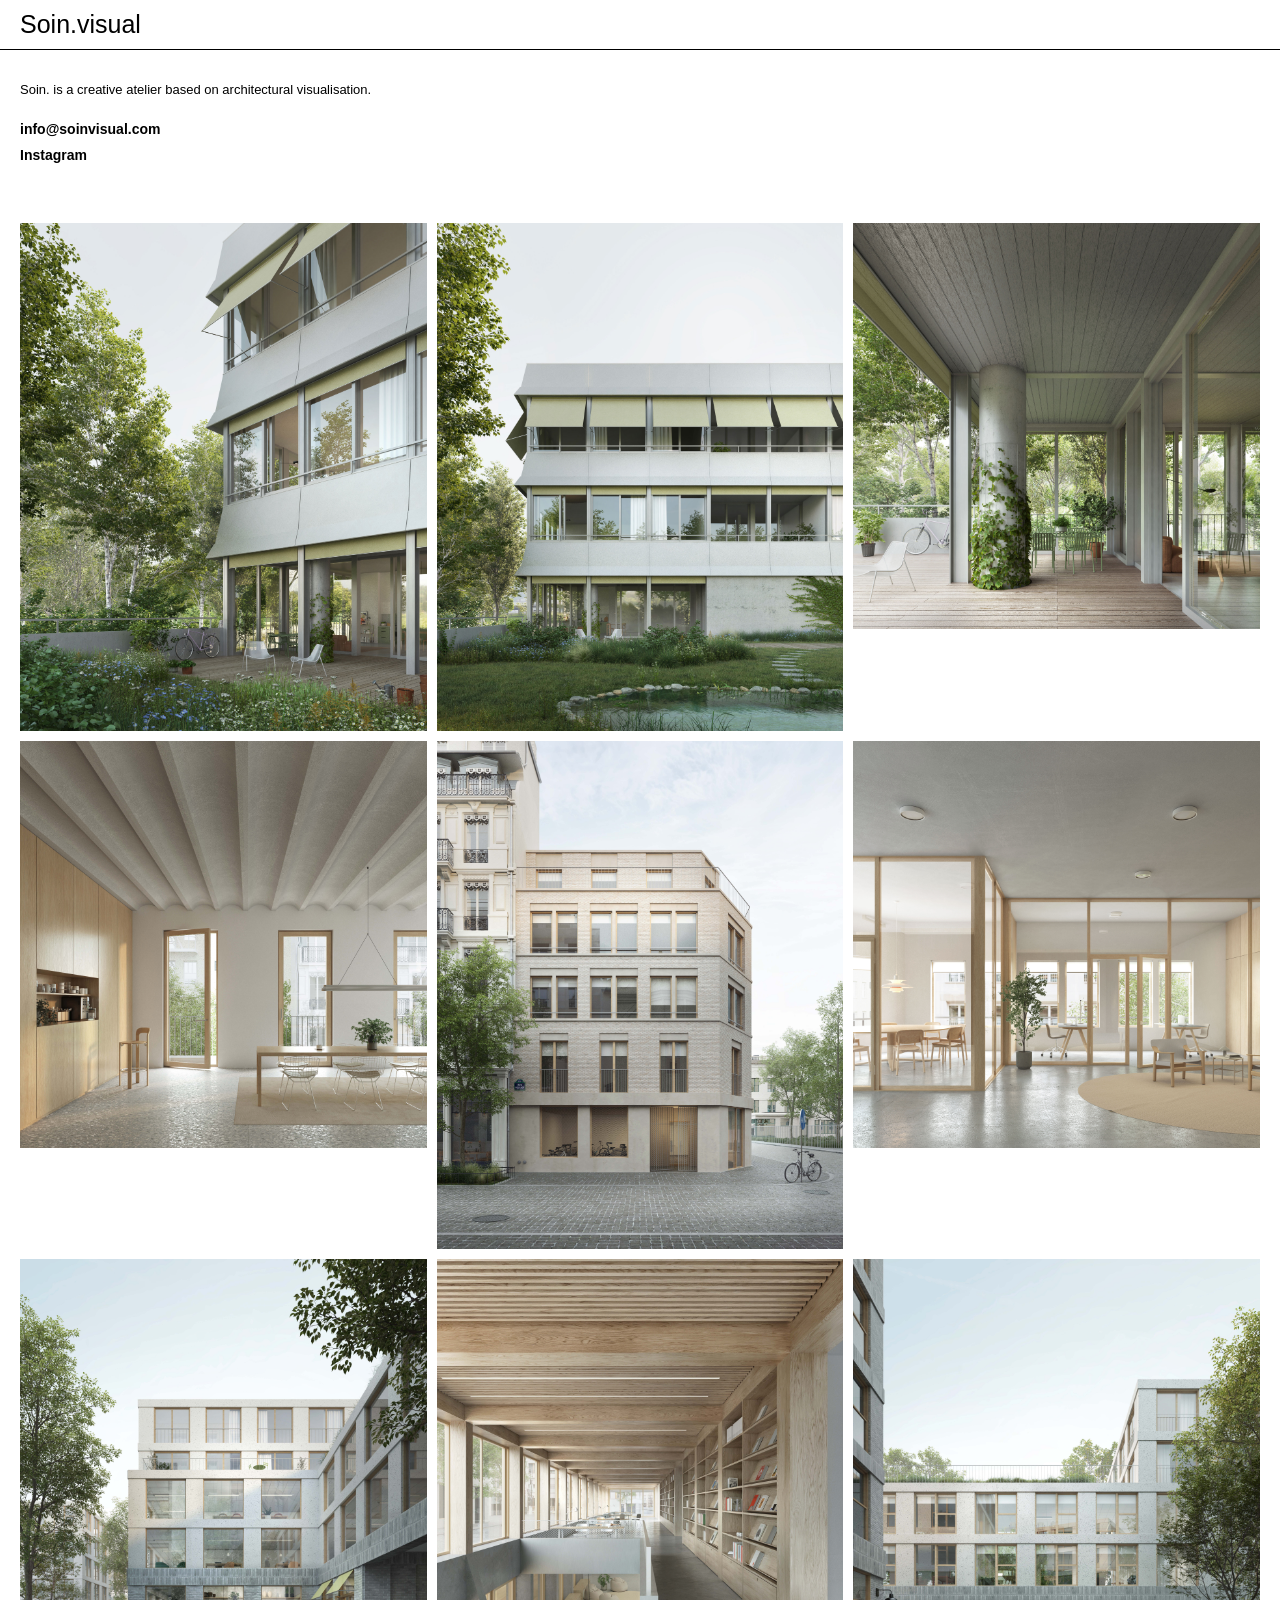
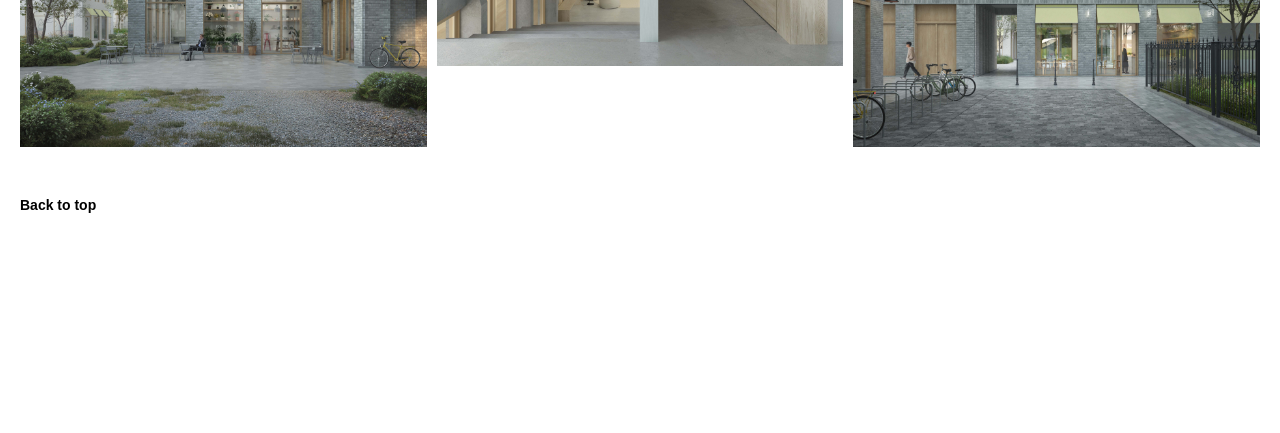
==== commit 9a45c8a5: "Update index.html" ====
--- a/index.html
+++ b/index.html
@@ -16,6 +16,7 @@
     html {
       scroll-behavior: smooth;
     }
+
 
     body {
       background: #fff;
@@ -78,6 +79,7 @@
       grid-template-columns: repeat(3, 1fr);
       gap: 10px;
       align-items: start;
+      margin-bottom: 50px;
     }
 
     .gallery-item {
@@ -118,8 +120,9 @@
       color: #000;
       text-decoration: none;
       font-weight: bold;
-      margin-top: 60px;
-      padding: 100px;
+      margin-top: 10px;
+      margin-bottom: 200px;
+      padding: 0px;
     }
 
     /* LIGHTBOX */
@@ -302,6 +305,7 @@
       <div class="gallery-item"><img src="img/image9.jpg" data-full="img/image9.jpg" alt="Image 9"></div>
     </div>
 
+
     <a href="#" class="footer-link">Back to top</a>
   </div>
 
@@ -330,15 +334,7 @@
     </button>
   </div>
 
-<script>
-  // RANDOMIZZAZIONE GALLERIA
-  const gallery = document.querySelector('.gallery');
-  const items = Array.from(gallery.children);
-
-  items
-    .sort(() => Math.random() - 0.5)
-    .forEach(item => gallery.appendChild(item));
-
+  <script>
     const thumbs = [...document.querySelectorAll('.gallery-item img')];
     const lightbox = document.getElementById('lightbox');
     const backdrop = document.getElementById('backdrop');
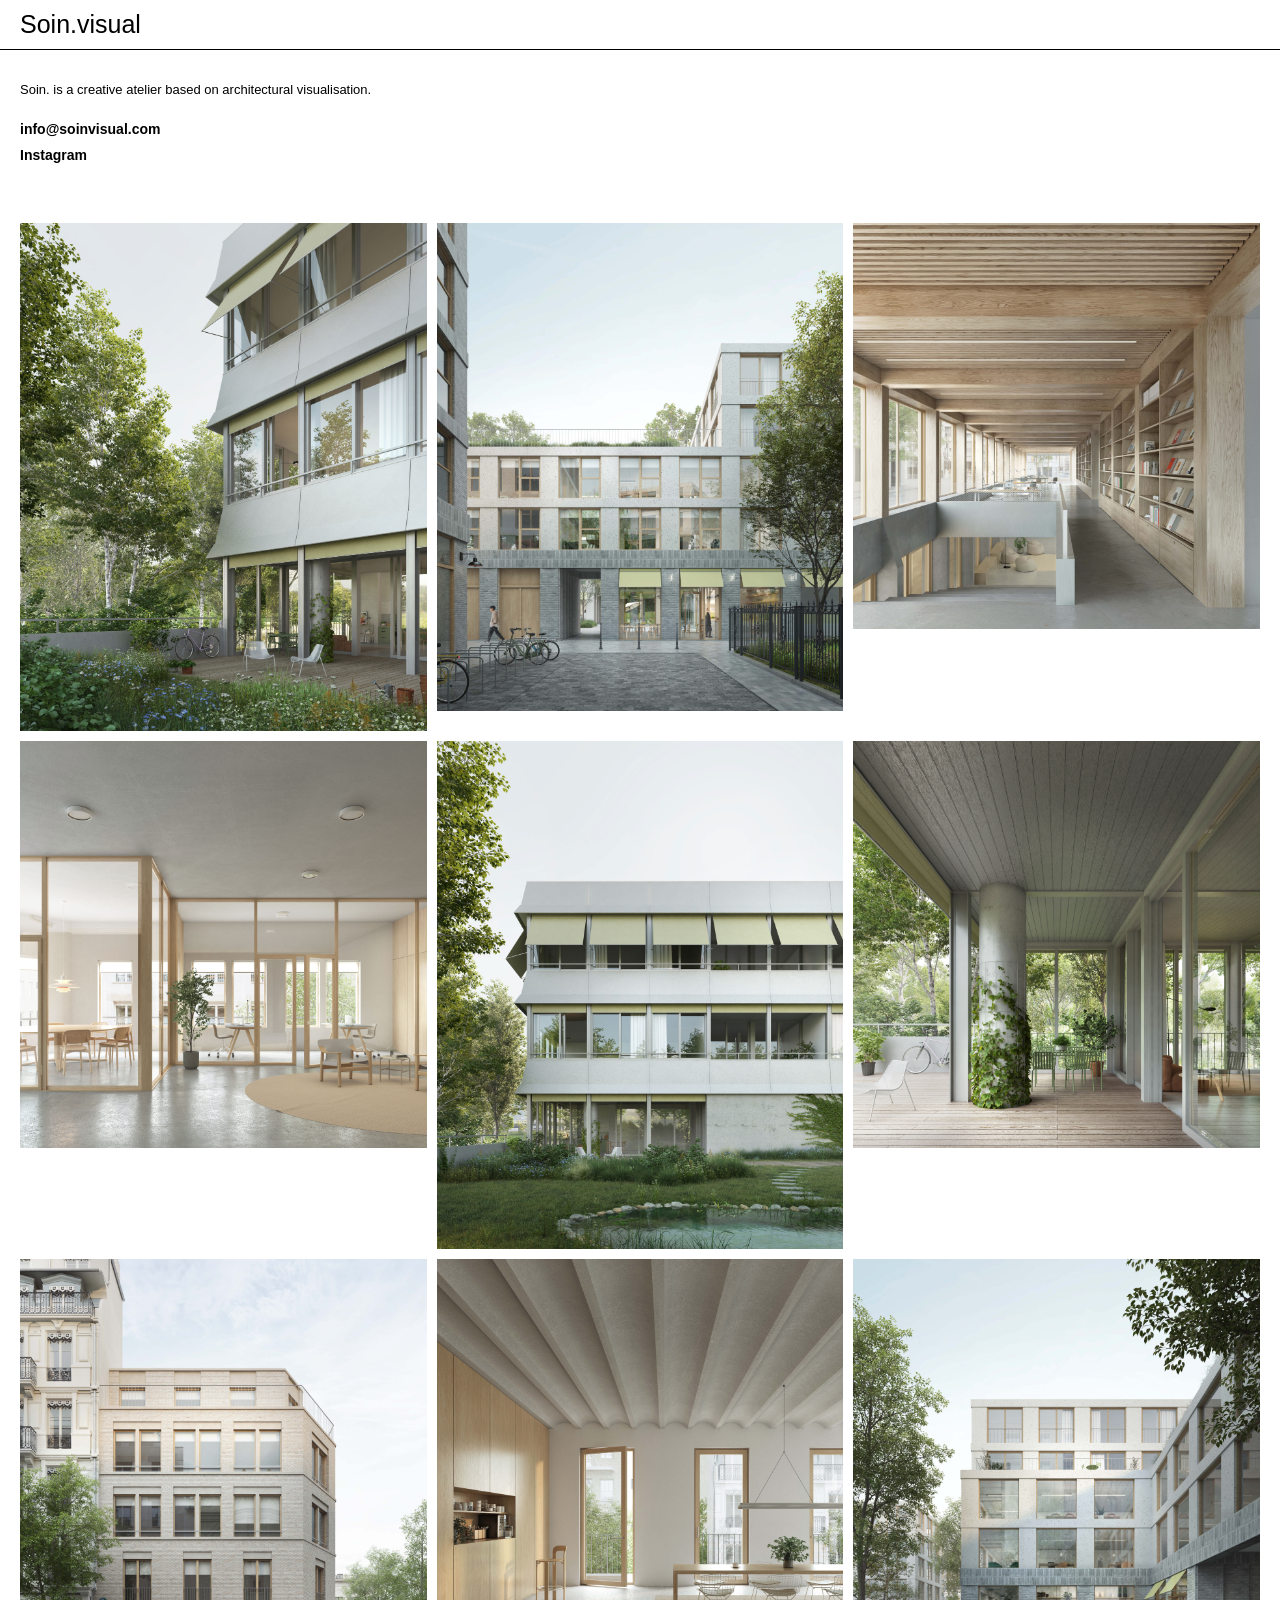
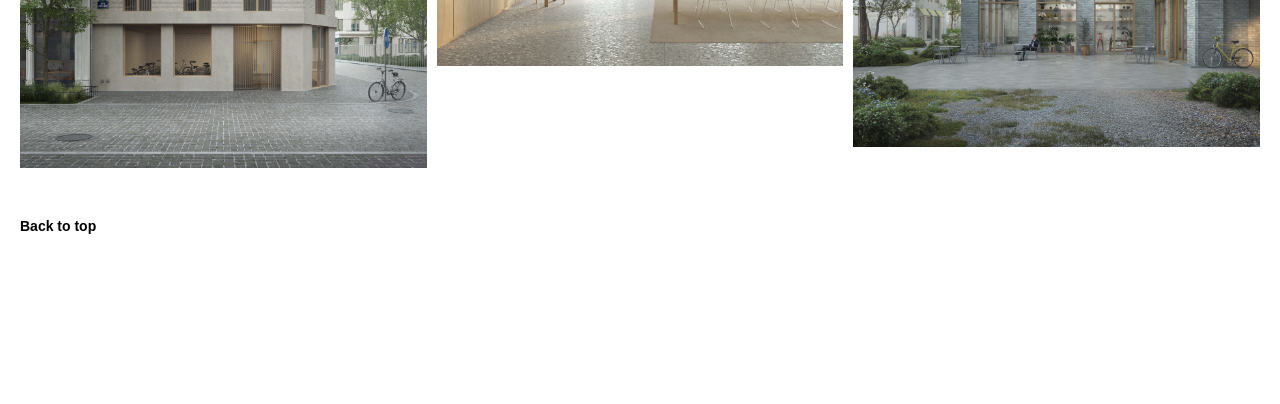
==== commit 4e6dfff6: "Update index.html" ====
--- a/index.html
+++ b/index.html
@@ -121,7 +121,7 @@
       text-decoration: none;
       font-weight: bold;
       margin-top: 10px;
-      margin-bottom: 200px;
+      margin-bottom: 150px;
       padding: 0px;
     }
 
@@ -334,7 +334,15 @@
     </button>
   </div>
 
-  <script>
+<script>
+  // RANDOMIZZAZIONE GALLERIA
+  const gallery = document.querySelector('.gallery');
+  const items = Array.from(gallery.children);
+
+  items
+    .sort(() => Math.random() - 0.5)
+    .forEach(item => gallery.appendChild(item));
+
     const thumbs = [...document.querySelectorAll('.gallery-item img')];
     const lightbox = document.getElementById('lightbox');
     const backdrop = document.getElementById('backdrop');
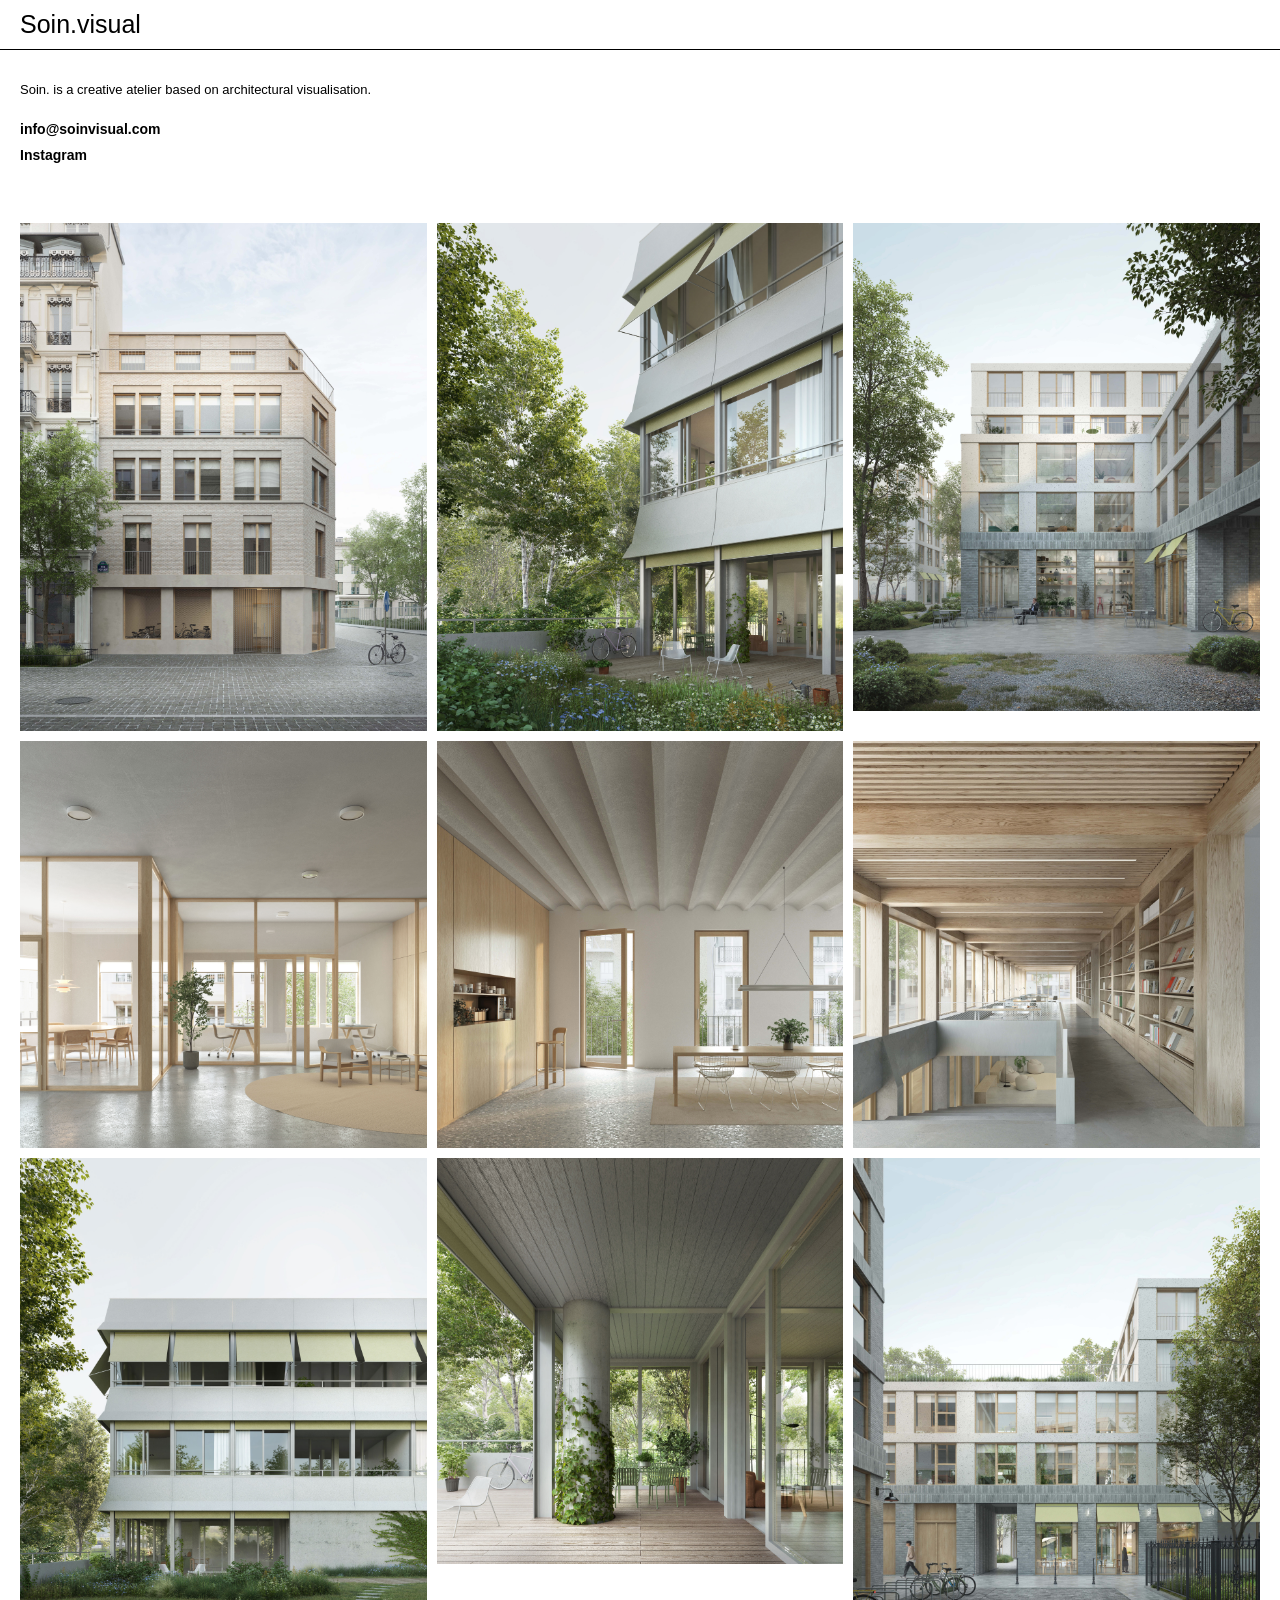
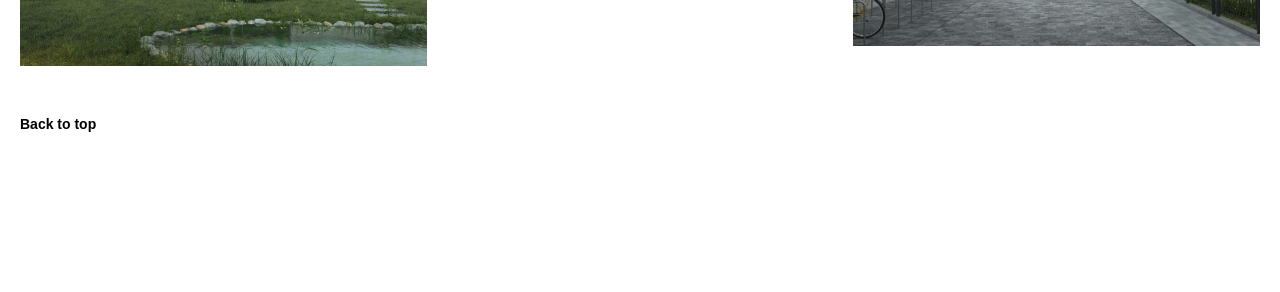
==== commit dae1e65d: "Update index.html" ====
--- a/index.html
+++ b/index.html
@@ -121,7 +121,7 @@
       text-decoration: none;
       font-weight: bold;
       margin-top: 10px;
-      margin-bottom: 150px;
+      margin-bottom: 140px;
       padding: 0px;
     }
 
